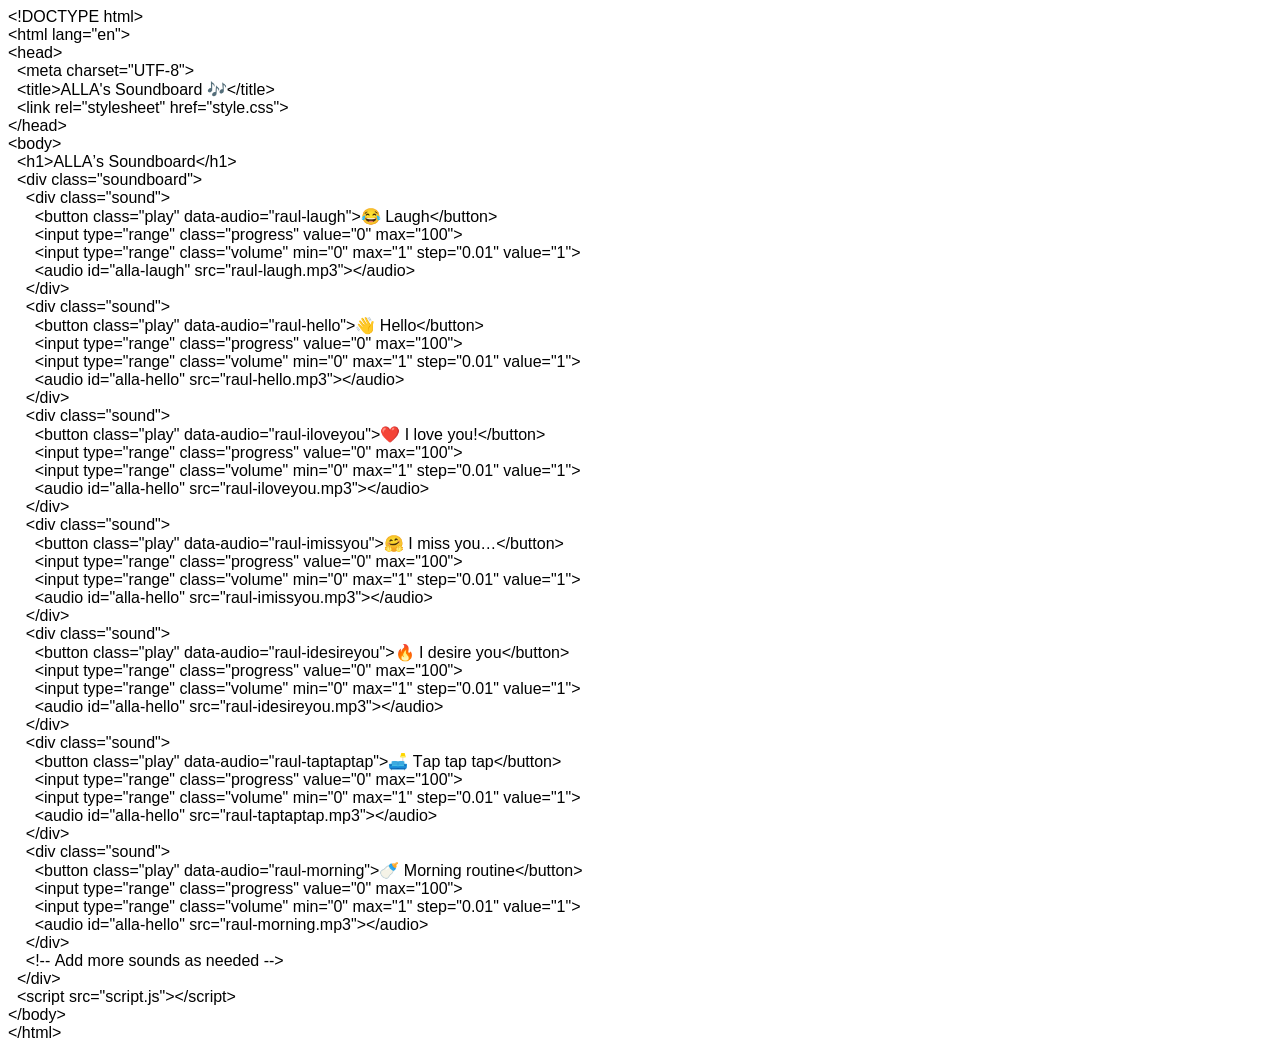
==== index.html @ 3f05930d "Update index.html" ====
<html>
<head>
  <meta http-equiv="Content-Type" content="text/html; charset=utf-8">
  <meta http-equiv="Content-Style-Type" content="text/css">
  <title></title>
  <meta name="Generator" content="Cocoa HTML Writer">
  <meta name="CocoaVersion" content="2575.5">
  <style type="text/css">
    p.p1 {margin: 0.0px 0.0px 0.0px 0.0px; font: 16.0px Helvetica; color: #000000; -webkit-text-stroke: #000000}
    span.s1 {font-kerning: none}
    span.s2 {font: 16.0px 'Apple Color Emoji'; font-kerning: none}
  </style>
</head>
<body>
<p class="p1"><span class="s1">&lt;!DOCTYPE html&gt;</span></p>
<p class="p1"><span class="s1">&lt;html lang="en"&gt;</span></p>
<p class="p1"><span class="s1">&lt;head&gt;</span></p>
<p class="p1"><span class="s1">  &lt;meta charset="UTF-8"&gt;</span></p>
<p class="p1"><span class="s1">  &lt;title&gt;ALLA's Soundboard </span><span class="s2">🎶</span><span class="s1">&lt;/title&gt;</span></p>
<p class="p1"><span class="s1">  &lt;link rel="stylesheet" href="style.css"&gt;</span></p>
<p class="p1"><span class="s1">&lt;/head&gt;</span></p>
<p class="p1"><span class="s1">&lt;body&gt;</span></p>
<p class="p1"><span class="s1">  &lt;h1&gt;ALLA’s Soundboard&lt;/h1&gt;</span></p>
<p class="p1"><span class="s1">  &lt;div class="soundboard"&gt;</span></p>
<p class="p1"><span class="s1">    &lt;div class="sound"&gt;</span></p>
<p class="p1"><span class="s1">      &lt;button class="play" data-audio="raul-laugh"&gt;</span><span class="s2">😂</span><span class="s1"> Laugh&lt;/button&gt;</span></p>
<p class="p1"><span class="s1">      &lt;input type="range" class="progress" value="0" max="100"&gt;</span></p>
<p class="p1"><span class="s1">      &lt;input type="range" class="volume" min="0" max="1" step="0.01" value="1"&gt;</span></p>
<p class="p1"><span class="s1">      &lt;audio id="alla-laugh" src="raul-laugh.mp3"&gt;&lt;/audio&gt;</span></p>
<p class="p1"><span class="s1">    &lt;/div&gt;</span></p>
<p class="p1"><span class="s1">    &lt;div class="sound"&gt;</span></p>
<p class="p1"><span class="s1">      &lt;button class="play" data-audio="raul-hello"&gt;</span><span class="s2">👋</span><span class="s1"> Hello&lt;/button&gt;</span></p>
<p class="p1"><span class="s1">      &lt;input type="range" class="progress" value="0" max="100"&gt;</span></p>
<p class="p1"><span class="s1">      &lt;input type="range" class="volume" min="0" max="1" step="0.01" value="1"&gt;</span></p>
<p class="p1"><span class="s1">      &lt;audio id="alla-hello" src="raul-hello.mp3"&gt;&lt;/audio&gt;</span></p>
<p class="p1"><span class="s1">    &lt;/div&gt;</span></p>
<p class="p1"><span class="s1">    &lt;div class="sound"&gt;</span></p>
<p class="p1"><span class="s1">      &lt;button class="play" data-audio="raul-iloveyou"&gt;</span><span class="s2">❤️</span><span class="s1"> I love you!&lt;/button&gt;</span></p>
<p class="p1"><span class="s1">      &lt;input type="range" class="progress" value="0" max="100"&gt;</span></p>
<p class="p1"><span class="s1">      &lt;input type="range" class="volume" min="0" max="1" step="0.01" value="1"&gt;</span></p>
<p class="p1"><span class="s1">      &lt;audio id="alla-hello" src="raul-iloveyou.mp3"&gt;&lt;/audio&gt;</span></p>
<p class="p1"><span class="s1">    &lt;/div&gt;</span></p>
<p class="p1"><span class="s1">    &lt;div class="sound"&gt;</span></p>
<p class="p1"><span class="s1">      &lt;button class="play" data-audio="raul-imissyou"&gt;</span><span class="s2">🤗</span><span class="s1"> I miss you…&lt;/button&gt;</span></p>
<p class="p1"><span class="s1">      &lt;input type="range" class="progress" value="0" max="100"&gt;</span></p>
<p class="p1"><span class="s1">      &lt;input type="range" class="volume" min="0" max="1" step="0.01" value="1"&gt;</span></p>
<p class="p1"><span class="s1">      &lt;audio id="alla-hello" src="raul-imissyou.mp3"&gt;&lt;/audio&gt;</span></p>
<p class="p1"><span class="s1">    &lt;/div&gt;</span></p>
<p class="p1"><span class="s1">    &lt;div class="sound"&gt;</span></p>
<p class="p1"><span class="s1">      &lt;button class="play" data-audio="raul-idesireyou"&gt;</span><span class="s2">🔥</span><span class="s1"> I desire you&lt;/button&gt;</span></p>
<p class="p1"><span class="s1">      &lt;input type="range" class="progress" value="0" max="100"&gt;</span></p>
<p class="p1"><span class="s1">      &lt;input type="range" class="volume" min="0" max="1" step="0.01" value="1"&gt;</span></p>
<p class="p1"><span class="s1">      &lt;audio id="alla-hello" src="raul-idesireyou.mp3"&gt;&lt;/audio&gt;</span></p>
<p class="p1"><span class="s1">    &lt;/div&gt;</span></p>
<p class="p1"><span class="s1">    &lt;div class="sound"&gt;</span></p>
<p class="p1"><span class="s1">      &lt;button class="play" data-audio="raul-taptaptap"&gt;</span><span class="s2">🛋️</span><span class="s1"> Tap tap tap&lt;/button&gt;</span></p>
<p class="p1"><span class="s1">      &lt;input type="range" class="progress" value="0" max="100"&gt;</span></p>
<p class="p1"><span class="s1">      &lt;input type="range" class="volume" min="0" max="1" step="0.01" value="1"&gt;</span></p>
<p class="p1"><span class="s1">      &lt;audio id="alla-hello" src="raul-taptaptap.mp3"&gt;&lt;/audio&gt;</span></p>
<p class="p1"><span class="s1">    &lt;/div&gt;</span></p>
<p class="p1"><span class="s1">    &lt;div class="sound"&gt;</span></p>
<p class="p1"><span class="s1">      &lt;button class="play" data-audio="raul-morning"&gt;</span><span class="s2">🍼</span><span class="s1"> Morning routine&lt;/button&gt;</span></p>
<p class="p1"><span class="s1">      &lt;input type="range" class="progress" value="0" max="100"&gt;</span></p>
<p class="p1"><span class="s1">      &lt;input type="range" class="volume" min="0" max="1" step="0.01" value="1"&gt;</span></p>
<p class="p1"><span class="s1">      &lt;audio id="alla-hello" src="raul-morning.mp3"&gt;&lt;/audio&gt;</span></p>
<p class="p1"><span class="s1">    &lt;/div&gt;</span></p>
<p class="p1"><span class="s1">    &lt;!-- Add more sounds as needed --&gt;</span></p>
<p class="p1"><span class="s1">  &lt;/div&gt;</span></p>
<p class="p1"><span class="s1">  &lt;script src="script.js"&gt;&lt;/script&gt;</span></p>
<p class="p1"><span class="s1">&lt;/body&gt;</span></p>
<p class="p1"><span class="s1">&lt;/html&gt;</span></p>
</body>
</html>
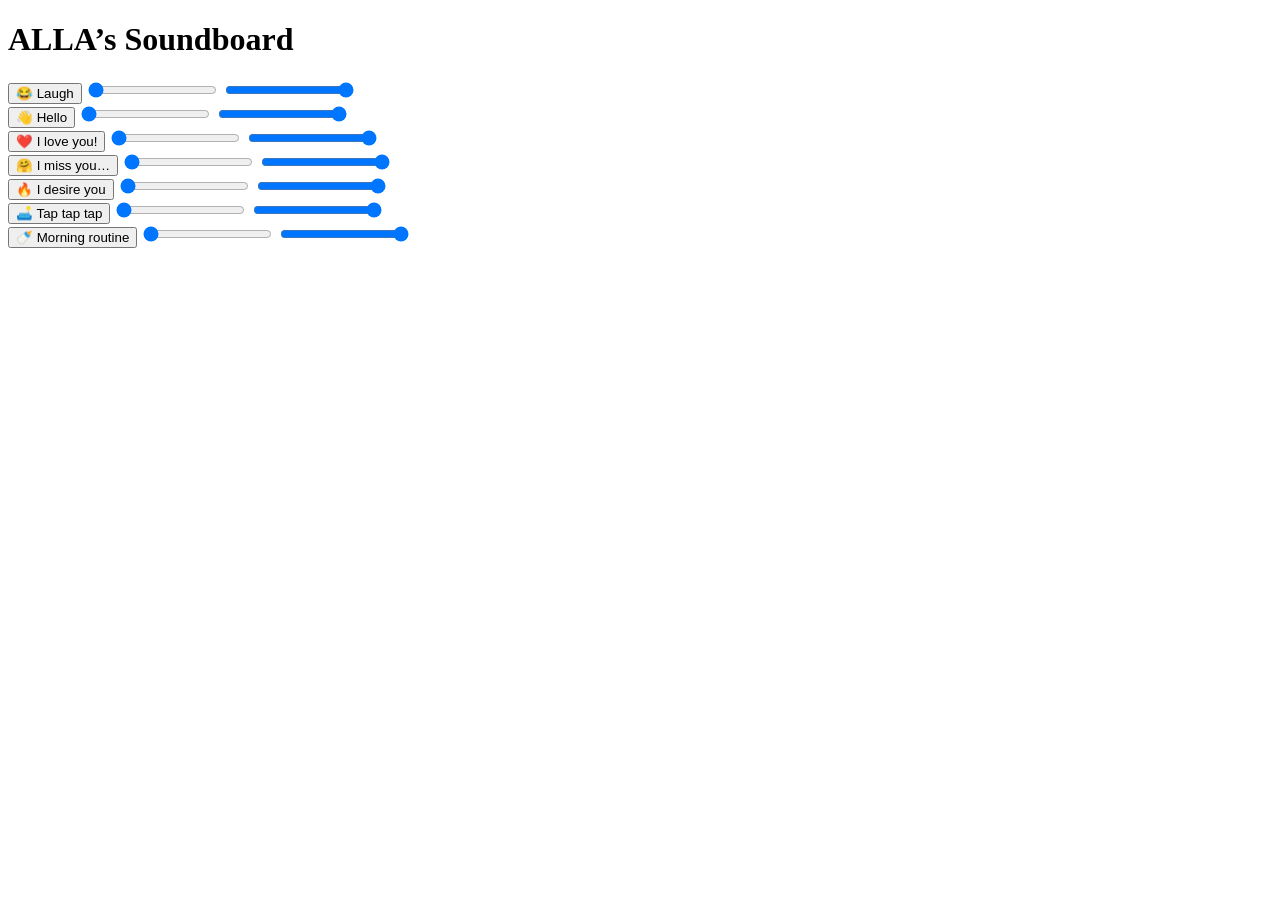
==== commit 3f671bd7: "Update index.html" ====
--- a/index.html
+++ b/index.html
@@ -1,73 +1,113 @@
-<html>
+<!DOCTYPE html>
+
+<html lang="en">
+
 <head>
-  <meta http-equiv="Content-Type" content="text/html; charset=utf-8">
-  <meta http-equiv="Content-Style-Type" content="text/css">
-  <title></title>
-  <meta name="Generator" content="Cocoa HTML Writer">
-  <meta name="CocoaVersion" content="2575.5">
-  <style type="text/css">
-    p.p1 {margin: 0.0px 0.0px 0.0px 0.0px; font: 16.0px Helvetica; color: #000000; -webkit-text-stroke: #000000}
-    span.s1 {font-kerning: none}
-    span.s2 {font: 16.0px 'Apple Color Emoji'; font-kerning: none}
-  </style>
+
+  <meta charset="UTF-8">
+
+  <title>ALLA's Soundboard 🎶</title>
+
+  <link rel="stylesheet" href="style.css">
+
 </head>
+
 <body>
-<p class="p1"><span class="s1">&lt;!DOCTYPE html&gt;</span></p>
-<p class="p1"><span class="s1">&lt;html lang="en"&gt;</span></p>
-<p class="p1"><span class="s1">&lt;head&gt;</span></p>
-<p class="p1"><span class="s1">  &lt;meta charset="UTF-8"&gt;</span></p>
-<p class="p1"><span class="s1">  &lt;title&gt;ALLA's Soundboard </span><span class="s2">🎶</span><span class="s1">&lt;/title&gt;</span></p>
-<p class="p1"><span class="s1">  &lt;link rel="stylesheet" href="style.css"&gt;</span></p>
-<p class="p1"><span class="s1">&lt;/head&gt;</span></p>
-<p class="p1"><span class="s1">&lt;body&gt;</span></p>
-<p class="p1"><span class="s1">  &lt;h1&gt;ALLA’s Soundboard&lt;/h1&gt;</span></p>
-<p class="p1"><span class="s1">  &lt;div class="soundboard"&gt;</span></p>
-<p class="p1"><span class="s1">    &lt;div class="sound"&gt;</span></p>
-<p class="p1"><span class="s1">      &lt;button class="play" data-audio="raul-laugh"&gt;</span><span class="s2">😂</span><span class="s1"> Laugh&lt;/button&gt;</span></p>
-<p class="p1"><span class="s1">      &lt;input type="range" class="progress" value="0" max="100"&gt;</span></p>
-<p class="p1"><span class="s1">      &lt;input type="range" class="volume" min="0" max="1" step="0.01" value="1"&gt;</span></p>
-<p class="p1"><span class="s1">      &lt;audio id="alla-laugh" src="raul-laugh.mp3"&gt;&lt;/audio&gt;</span></p>
-<p class="p1"><span class="s1">    &lt;/div&gt;</span></p>
-<p class="p1"><span class="s1">    &lt;div class="sound"&gt;</span></p>
-<p class="p1"><span class="s1">      &lt;button class="play" data-audio="raul-hello"&gt;</span><span class="s2">👋</span><span class="s1"> Hello&lt;/button&gt;</span></p>
-<p class="p1"><span class="s1">      &lt;input type="range" class="progress" value="0" max="100"&gt;</span></p>
-<p class="p1"><span class="s1">      &lt;input type="range" class="volume" min="0" max="1" step="0.01" value="1"&gt;</span></p>
-<p class="p1"><span class="s1">      &lt;audio id="alla-hello" src="raul-hello.mp3"&gt;&lt;/audio&gt;</span></p>
-<p class="p1"><span class="s1">    &lt;/div&gt;</span></p>
-<p class="p1"><span class="s1">    &lt;div class="sound"&gt;</span></p>
-<p class="p1"><span class="s1">      &lt;button class="play" data-audio="raul-iloveyou"&gt;</span><span class="s2">❤️</span><span class="s1"> I love you!&lt;/button&gt;</span></p>
-<p class="p1"><span class="s1">      &lt;input type="range" class="progress" value="0" max="100"&gt;</span></p>
-<p class="p1"><span class="s1">      &lt;input type="range" class="volume" min="0" max="1" step="0.01" value="1"&gt;</span></p>
-<p class="p1"><span class="s1">      &lt;audio id="alla-hello" src="raul-iloveyou.mp3"&gt;&lt;/audio&gt;</span></p>
-<p class="p1"><span class="s1">    &lt;/div&gt;</span></p>
-<p class="p1"><span class="s1">    &lt;div class="sound"&gt;</span></p>
-<p class="p1"><span class="s1">      &lt;button class="play" data-audio="raul-imissyou"&gt;</span><span class="s2">🤗</span><span class="s1"> I miss you…&lt;/button&gt;</span></p>
-<p class="p1"><span class="s1">      &lt;input type="range" class="progress" value="0" max="100"&gt;</span></p>
-<p class="p1"><span class="s1">      &lt;input type="range" class="volume" min="0" max="1" step="0.01" value="1"&gt;</span></p>
-<p class="p1"><span class="s1">      &lt;audio id="alla-hello" src="raul-imissyou.mp3"&gt;&lt;/audio&gt;</span></p>
-<p class="p1"><span class="s1">    &lt;/div&gt;</span></p>
-<p class="p1"><span class="s1">    &lt;div class="sound"&gt;</span></p>
-<p class="p1"><span class="s1">      &lt;button class="play" data-audio="raul-idesireyou"&gt;</span><span class="s2">🔥</span><span class="s1"> I desire you&lt;/button&gt;</span></p>
-<p class="p1"><span class="s1">      &lt;input type="range" class="progress" value="0" max="100"&gt;</span></p>
-<p class="p1"><span class="s1">      &lt;input type="range" class="volume" min="0" max="1" step="0.01" value="1"&gt;</span></p>
-<p class="p1"><span class="s1">      &lt;audio id="alla-hello" src="raul-idesireyou.mp3"&gt;&lt;/audio&gt;</span></p>
-<p class="p1"><span class="s1">    &lt;/div&gt;</span></p>
-<p class="p1"><span class="s1">    &lt;div class="sound"&gt;</span></p>
-<p class="p1"><span class="s1">      &lt;button class="play" data-audio="raul-taptaptap"&gt;</span><span class="s2">🛋️</span><span class="s1"> Tap tap tap&lt;/button&gt;</span></p>
-<p class="p1"><span class="s1">      &lt;input type="range" class="progress" value="0" max="100"&gt;</span></p>
-<p class="p1"><span class="s1">      &lt;input type="range" class="volume" min="0" max="1" step="0.01" value="1"&gt;</span></p>
-<p class="p1"><span class="s1">      &lt;audio id="alla-hello" src="raul-taptaptap.mp3"&gt;&lt;/audio&gt;</span></p>
-<p class="p1"><span class="s1">    &lt;/div&gt;</span></p>
-<p class="p1"><span class="s1">    &lt;div class="sound"&gt;</span></p>
-<p class="p1"><span class="s1">      &lt;button class="play" data-audio="raul-morning"&gt;</span><span class="s2">🍼</span><span class="s1"> Morning routine&lt;/button&gt;</span></p>
-<p class="p1"><span class="s1">      &lt;input type="range" class="progress" value="0" max="100"&gt;</span></p>
-<p class="p1"><span class="s1">      &lt;input type="range" class="volume" min="0" max="1" step="0.01" value="1"&gt;</span></p>
-<p class="p1"><span class="s1">      &lt;audio id="alla-hello" src="raul-morning.mp3"&gt;&lt;/audio&gt;</span></p>
-<p class="p1"><span class="s1">    &lt;/div&gt;</span></p>
-<p class="p1"><span class="s1">    &lt;!-- Add more sounds as needed --&gt;</span></p>
-<p class="p1"><span class="s1">  &lt;/div&gt;</span></p>
-<p class="p1"><span class="s1">  &lt;script src="script.js"&gt;&lt;/script&gt;</span></p>
-<p class="p1"><span class="s1">&lt;/body&gt;</span></p>
-<p class="p1"><span class="s1">&lt;/html&gt;</span></p>
+
+  <h1>ALLA’s Soundboard</h1>
+
+  <div class="soundboard">
+
+    <div class="sound">
+
+      <button class="play" data-audio="raul-laugh">😂 Laugh</button>
+
+      <input type="range" class="progress" value="0" max="100">
+
+      <input type="range" class="volume" min="0" max="1" step="0.01" value="1">
+
+      <audio id="alla-laugh" src="raul-laugh.mp3"></audio>
+
+    </div>
+
+    <div class="sound">
+
+      <button class="play" data-audio="raul-hello">👋 Hello</button>
+
+      <input type="range" class="progress" value="0" max="100">
+
+      <input type="range" class="volume" min="0" max="1" step="0.01" value="1">
+
+      <audio id="alla-hello" src="raul-hello.mp3"></audio>
+
+    </div>
+
+    <div class="sound">
+
+      <button class="play" data-audio="raul-iloveyou">❤️ I love you!</button>
+
+      <input type="range" class="progress" value="0" max="100">
+
+      <input type="range" class="volume" min="0" max="1" step="0.01" value="1">
+
+      <audio id="alla-hello" src="raul-iloveyou.mp3"></audio>
+
+    </div>
+
+    <div class="sound">
+
+      <button class="play" data-audio="raul-imissyou">🤗 I miss you…</button>
+
+      <input type="range" class="progress" value="0" max="100">
+
+      <input type="range" class="volume" min="0" max="1" step="0.01" value="1">
+
+      <audio id="alla-hello" src="raul-imissyou.mp3"></audio>
+
+    </div>
+
+    <div class="sound">
+
+      <button class="play" data-audio="raul-idesireyou">🔥 I desire you</button>
+
+      <input type="range" class="progress" value="0" max="100">
+
+      <input type="range" class="volume" min="0" max="1" step="0.01" value="1">
+
+      <audio id="alla-hello" src="raul-idesireyou.mp3"></audio>
+
+    </div>
+
+    <div class="sound">
+
+      <button class="play" data-audio="raul-taptaptap">🛋️ Tap tap tap</button>
+
+      <input type="range" class="progress" value="0" max="100">
+
+      <input type="range" class="volume" min="0" max="1" step="0.01" value="1">
+
+      <audio id="alla-hello" src="raul-taptaptap.mp3"></audio>
+
+    </div>
+
+    <div class="sound">
+
+      <button class="play" data-audio="raul-morning">🍼 Morning routine</button>
+
+      <input type="range" class="progress" value="0" max="100">
+
+      <input type="range" class="volume" min="0" max="1" step="0.01" value="1">
+
+      <audio id="alla-hello" src="raul-morning.mp3"></audio>
+
+    </div>
+
+    <!-- Add more sounds as needed -->
+
+  </div>
+
+  <script src="script.js"></script>
+
 </body>
+
 </html>
--- a/style.css
+++ b/style.css
@@ -0,0 +1,88 @@
+{\rtf1\ansi\ansicpg1252\cocoartf2822
+\cocoatextscaling0\cocoaplatform0{\fonttbl\f0\fswiss\fcharset0 Helvetica;}
+{\colortbl;\red255\green255\blue255;}
+{\*\expandedcolortbl;;}
+\paperw11900\paperh16840\margl1440\margr1440\vieww11520\viewh8400\viewkind0
+\pard\tx720\tx1440\tx2160\tx2880\tx3600\tx4320\tx5040\tx5760\tx6480\tx7200\tx7920\tx8640\pardirnatural\partightenfactor0
+
+\f0\fs24 \cf0 body \{\
+  font-family: 'Comic Sans MS', cursive, sans-serif;\
+  background: linear-gradient(120deg, #ffd6e0 0%, #a1c4fd 100%);\
+  min-height: 100vh;\
+  margin: 0;\
+  padding: 0;\
+\}\
+\
+h1 \{\
+  text-align: center;\
+  color: #e75480;\
+  margin-top: 2rem;\
+  font-size: 2.5rem;\
+  letter-spacing: 2px;\
+  text-shadow: 1px 1px 8px #fff;\
+\}\
+\
+.soundboard \{\
+  max-width: 800px;\
+  margin: 2rem auto;\
+  display: grid;\
+  grid-template-columns: repeat(auto-fit, minmax(220px, 1fr));\
+  gap: 1.5rem;\
+\}\
+\
+.sound \{\
+  background: rgba(255,255,255,0.92);\
+  border-radius: 16px;\
+  box-shadow: 0 4px 20px rgba(231,84,128,0.12);\
+  padding: 1.5rem 1rem 1.2rem 1rem;\
+  display: flex;\
+  flex-direction: column;\
+  align-items: center;\
+  transition: box-shadow 0.2s;\
+\}\
+\
+.sound:hover \{\
+  box-shadow: 0 6px 24px rgba(231,84,128,0.22);\
+\}\
+\
+button.play \{\
+  background: #e75480;\
+  color: #fff;\
+  border: none;\
+  border-radius: 8px;\
+  font-size: 1.15rem;\
+  font-weight: bold;\
+  padding: 0.8em 1.6em;\
+  margin-bottom: 1em;\
+  cursor: pointer;\
+  transition: background 0.2s, transform 0.15s;\
+  width: 100%;\
+\}\
+\
+button.play:hover \{\
+  background: #ffb6b9;\
+  color: #e75480;\
+  transform: scale(1.04);\
+\}\
+\
+input[type="range"].progress \{\
+  width: 90%;\
+  margin: 0.5em 0;\
+  accent-color: #e75480;\
+\}\
+\
+input[type="range"].volume \{\
+  width: 70%;\
+  accent-color: #a1c4fd;\
+\}\
+\
+@media (max-width: 600px) \{\
+  h1 \{\
+    font-size: 1.5rem;\
+  \}\
+  .soundboard \{\
+    grid-template-columns: 1fr;\
+    gap: 1rem;\
+  \}\
+\}\
+}
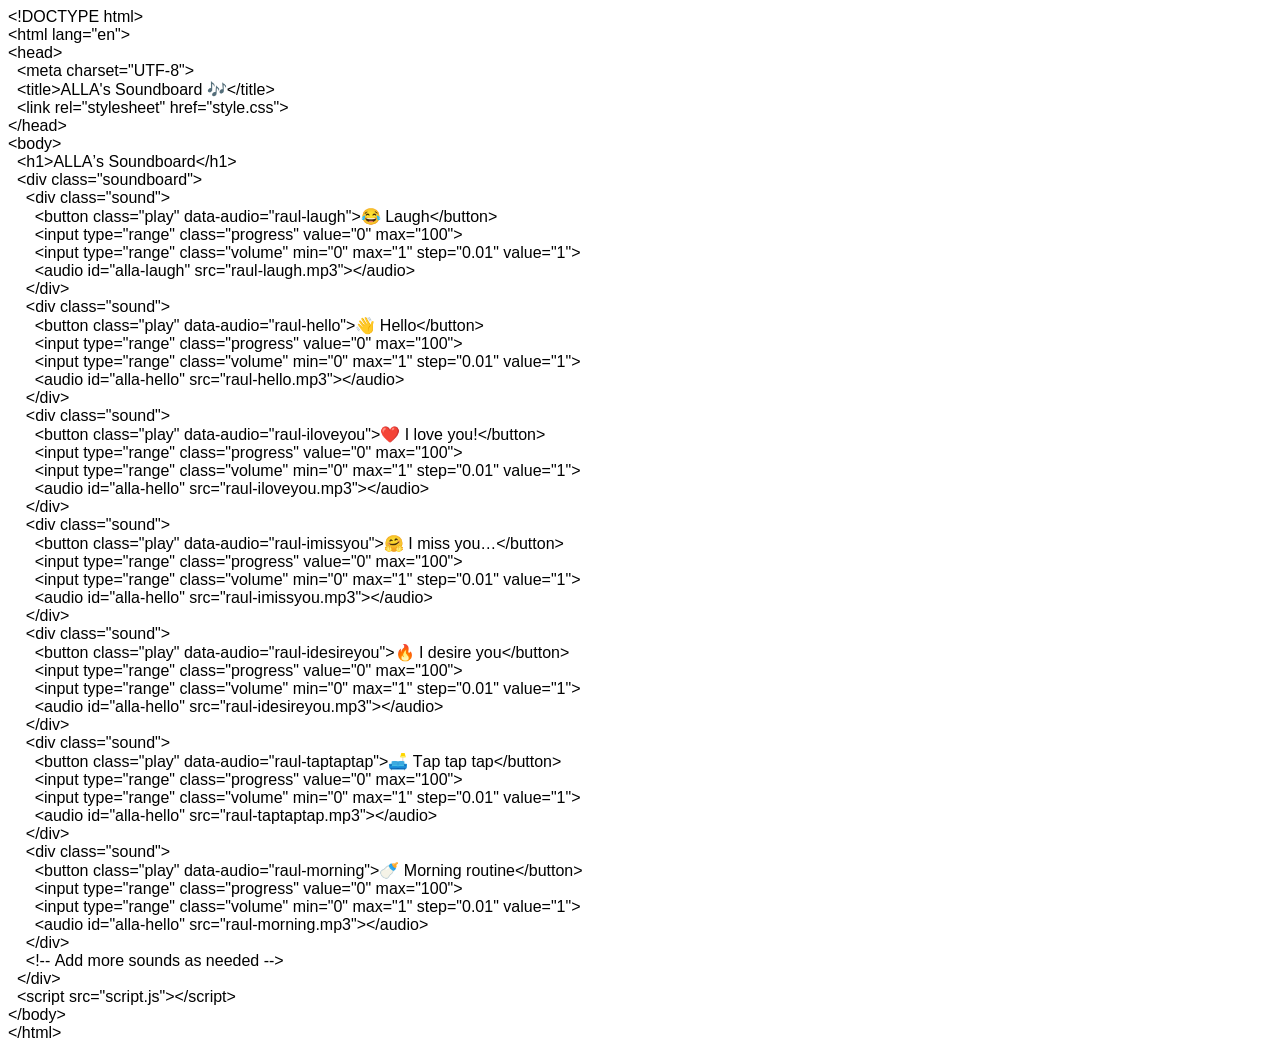
==== commit 51a2cd2f: "Add files via upload" ====
--- a/index.html
+++ b/index.html
@@ -1,113 +1,74 @@
-<!DOCTYPE html>
-
-<html lang="en">
-
+<!DOCTYPE html PUBLIC "-//W3C//DTD HTML 4.01//EN" "http://www.w3.org/TR/html4/strict.dtd">
+<html>
 <head>
-
-  <meta charset="UTF-8">
-
-  <title>ALLA's Soundboard 🎶</title>
-
-  <link rel="stylesheet" href="style.css">
-
+  <meta http-equiv="Content-Type" content="text/html; charset=utf-8">
+  <meta http-equiv="Content-Style-Type" content="text/css">
+  <title></title>
+  <meta name="Generator" content="Cocoa HTML Writer">
+  <meta name="CocoaVersion" content="2575.5">
+  <style type="text/css">
+    p.p1 {margin: 0.0px 0.0px 0.0px 0.0px; font: 16.0px Helvetica; color: #000000; -webkit-text-stroke: #000000}
+    span.s1 {font-kerning: none}
+    span.s2 {font: 16.0px 'Apple Color Emoji'; font-kerning: none}
+  </style>
 </head>
-
 <body>
-
-  <h1>ALLA’s Soundboard</h1>
-
-  <div class="soundboard">
-
-    <div class="sound">
-
-      <button class="play" data-audio="raul-laugh">😂 Laugh</button>
-
-      <input type="range" class="progress" value="0" max="100">
-
-      <input type="range" class="volume" min="0" max="1" step="0.01" value="1">
-
-      <audio id="alla-laugh" src="raul-laugh.mp3"></audio>
-
-    </div>
-
-    <div class="sound">
-
-      <button class="play" data-audio="raul-hello">👋 Hello</button>
-
-      <input type="range" class="progress" value="0" max="100">
-
-      <input type="range" class="volume" min="0" max="1" step="0.01" value="1">
-
-      <audio id="alla-hello" src="raul-hello.mp3"></audio>
-
-    </div>
-
-    <div class="sound">
-
-      <button class="play" data-audio="raul-iloveyou">❤️ I love you!</button>
-
-      <input type="range" class="progress" value="0" max="100">
-
-      <input type="range" class="volume" min="0" max="1" step="0.01" value="1">
-
-      <audio id="alla-hello" src="raul-iloveyou.mp3"></audio>
-
-    </div>
-
-    <div class="sound">
-
-      <button class="play" data-audio="raul-imissyou">🤗 I miss you…</button>
-
-      <input type="range" class="progress" value="0" max="100">
-
-      <input type="range" class="volume" min="0" max="1" step="0.01" value="1">
-
-      <audio id="alla-hello" src="raul-imissyou.mp3"></audio>
-
-    </div>
-
-    <div class="sound">
-
-      <button class="play" data-audio="raul-idesireyou">🔥 I desire you</button>
-
-      <input type="range" class="progress" value="0" max="100">
-
-      <input type="range" class="volume" min="0" max="1" step="0.01" value="1">
-
-      <audio id="alla-hello" src="raul-idesireyou.mp3"></audio>
-
-    </div>
-
-    <div class="sound">
-
-      <button class="play" data-audio="raul-taptaptap">🛋️ Tap tap tap</button>
-
-      <input type="range" class="progress" value="0" max="100">
-
-      <input type="range" class="volume" min="0" max="1" step="0.01" value="1">
-
-      <audio id="alla-hello" src="raul-taptaptap.mp3"></audio>
-
-    </div>
-
-    <div class="sound">
-
-      <button class="play" data-audio="raul-morning">🍼 Morning routine</button>
-
-      <input type="range" class="progress" value="0" max="100">
-
-      <input type="range" class="volume" min="0" max="1" step="0.01" value="1">
-
-      <audio id="alla-hello" src="raul-morning.mp3"></audio>
-
-    </div>
-
-    <!-- Add more sounds as needed -->
-
-  </div>
-
-  <script src="script.js"></script>
-
+<p class="p1"><span class="s1">&lt;!DOCTYPE html&gt;</span></p>
+<p class="p1"><span class="s1">&lt;html lang="en"&gt;</span></p>
+<p class="p1"><span class="s1">&lt;head&gt;</span></p>
+<p class="p1"><span class="s1">  &lt;meta charset="UTF-8"&gt;</span></p>
+<p class="p1"><span class="s1">  &lt;title&gt;ALLA's Soundboard </span><span class="s2">🎶</span><span class="s1">&lt;/title&gt;</span></p>
+<p class="p1"><span class="s1">  &lt;link rel="stylesheet" href="style.css"&gt;</span></p>
+<p class="p1"><span class="s1">&lt;/head&gt;</span></p>
+<p class="p1"><span class="s1">&lt;body&gt;</span></p>
+<p class="p1"><span class="s1">  &lt;h1&gt;ALLA’s Soundboard&lt;/h1&gt;</span></p>
+<p class="p1"><span class="s1">  &lt;div class="soundboard"&gt;</span></p>
+<p class="p1"><span class="s1">    &lt;div class="sound"&gt;</span></p>
+<p class="p1"><span class="s1">      &lt;button class="play" data-audio="raul-laugh"&gt;</span><span class="s2">😂</span><span class="s1"> Laugh&lt;/button&gt;</span></p>
+<p class="p1"><span class="s1">      &lt;input type="range" class="progress" value="0" max="100"&gt;</span></p>
+<p class="p1"><span class="s1">      &lt;input type="range" class="volume" min="0" max="1" step="0.01" value="1"&gt;</span></p>
+<p class="p1"><span class="s1">      &lt;audio id="alla-laugh" src="raul-laugh.mp3"&gt;&lt;/audio&gt;</span></p>
+<p class="p1"><span class="s1">    &lt;/div&gt;</span></p>
+<p class="p1"><span class="s1">    &lt;div class="sound"&gt;</span></p>
+<p class="p1"><span class="s1">      &lt;button class="play" data-audio="raul-hello"&gt;</span><span class="s2">👋</span><span class="s1"> Hello&lt;/button&gt;</span></p>
+<p class="p1"><span class="s1">      &lt;input type="range" class="progress" value="0" max="100"&gt;</span></p>
+<p class="p1"><span class="s1">      &lt;input type="range" class="volume" min="0" max="1" step="0.01" value="1"&gt;</span></p>
+<p class="p1"><span class="s1">      &lt;audio id="alla-hello" src="raul-hello.mp3"&gt;&lt;/audio&gt;</span></p>
+<p class="p1"><span class="s1">    &lt;/div&gt;</span></p>
+<p class="p1"><span class="s1">    &lt;div class="sound"&gt;</span></p>
+<p class="p1"><span class="s1">      &lt;button class="play" data-audio="raul-iloveyou"&gt;</span><span class="s2">❤️</span><span class="s1"> I love you!&lt;/button&gt;</span></p>
+<p class="p1"><span class="s1">      &lt;input type="range" class="progress" value="0" max="100"&gt;</span></p>
+<p class="p1"><span class="s1">      &lt;input type="range" class="volume" min="0" max="1" step="0.01" value="1"&gt;</span></p>
+<p class="p1"><span class="s1">      &lt;audio id="alla-hello" src="raul-iloveyou.mp3"&gt;&lt;/audio&gt;</span></p>
+<p class="p1"><span class="s1">    &lt;/div&gt;</span></p>
+<p class="p1"><span class="s1">    &lt;div class="sound"&gt;</span></p>
+<p class="p1"><span class="s1">      &lt;button class="play" data-audio="raul-imissyou"&gt;</span><span class="s2">🤗</span><span class="s1"> I miss you…&lt;/button&gt;</span></p>
+<p class="p1"><span class="s1">      &lt;input type="range" class="progress" value="0" max="100"&gt;</span></p>
+<p class="p1"><span class="s1">      &lt;input type="range" class="volume" min="0" max="1" step="0.01" value="1"&gt;</span></p>
+<p class="p1"><span class="s1">      &lt;audio id="alla-hello" src="raul-imissyou.mp3"&gt;&lt;/audio&gt;</span></p>
+<p class="p1"><span class="s1">    &lt;/div&gt;</span></p>
+<p class="p1"><span class="s1">    &lt;div class="sound"&gt;</span></p>
+<p class="p1"><span class="s1">      &lt;button class="play" data-audio="raul-idesireyou"&gt;</span><span class="s2">🔥</span><span class="s1"> I desire you&lt;/button&gt;</span></p>
+<p class="p1"><span class="s1">      &lt;input type="range" class="progress" value="0" max="100"&gt;</span></p>
+<p class="p1"><span class="s1">      &lt;input type="range" class="volume" min="0" max="1" step="0.01" value="1"&gt;</span></p>
+<p class="p1"><span class="s1">      &lt;audio id="alla-hello" src="raul-idesireyou.mp3"&gt;&lt;/audio&gt;</span></p>
+<p class="p1"><span class="s1">    &lt;/div&gt;</span></p>
+<p class="p1"><span class="s1">    &lt;div class="sound"&gt;</span></p>
+<p class="p1"><span class="s1">      &lt;button class="play" data-audio="raul-taptaptap"&gt;</span><span class="s2">🛋️</span><span class="s1"> Tap tap tap&lt;/button&gt;</span></p>
+<p class="p1"><span class="s1">      &lt;input type="range" class="progress" value="0" max="100"&gt;</span></p>
+<p class="p1"><span class="s1">      &lt;input type="range" class="volume" min="0" max="1" step="0.01" value="1"&gt;</span></p>
+<p class="p1"><span class="s1">      &lt;audio id="alla-hello" src="raul-taptaptap.mp3"&gt;&lt;/audio&gt;</span></p>
+<p class="p1"><span class="s1">    &lt;/div&gt;</span></p>
+<p class="p1"><span class="s1">    &lt;div class="sound"&gt;</span></p>
+<p class="p1"><span class="s1">      &lt;button class="play" data-audio="raul-morning"&gt;</span><span class="s2">🍼</span><span class="s1"> Morning routine&lt;/button&gt;</span></p>
+<p class="p1"><span class="s1">      &lt;input type="range" class="progress" value="0" max="100"&gt;</span></p>
+<p class="p1"><span class="s1">      &lt;input type="range" class="volume" min="0" max="1" step="0.01" value="1"&gt;</span></p>
+<p class="p1"><span class="s1">      &lt;audio id="alla-hello" src="raul-morning.mp3"&gt;&lt;/audio&gt;</span></p>
+<p class="p1"><span class="s1">    &lt;/div&gt;</span></p>
+<p class="p1"><span class="s1">    &lt;!-- Add more sounds as needed --&gt;</span></p>
+<p class="p1"><span class="s1">  &lt;/div&gt;</span></p>
+<p class="p1"><span class="s1">  &lt;script src="script.js"&gt;&lt;/script&gt;</span></p>
+<p class="p1"><span class="s1">&lt;/body&gt;</span></p>
+<p class="p1"><span class="s1">&lt;/html&gt;</span></p>
 </body>
-
 </html>
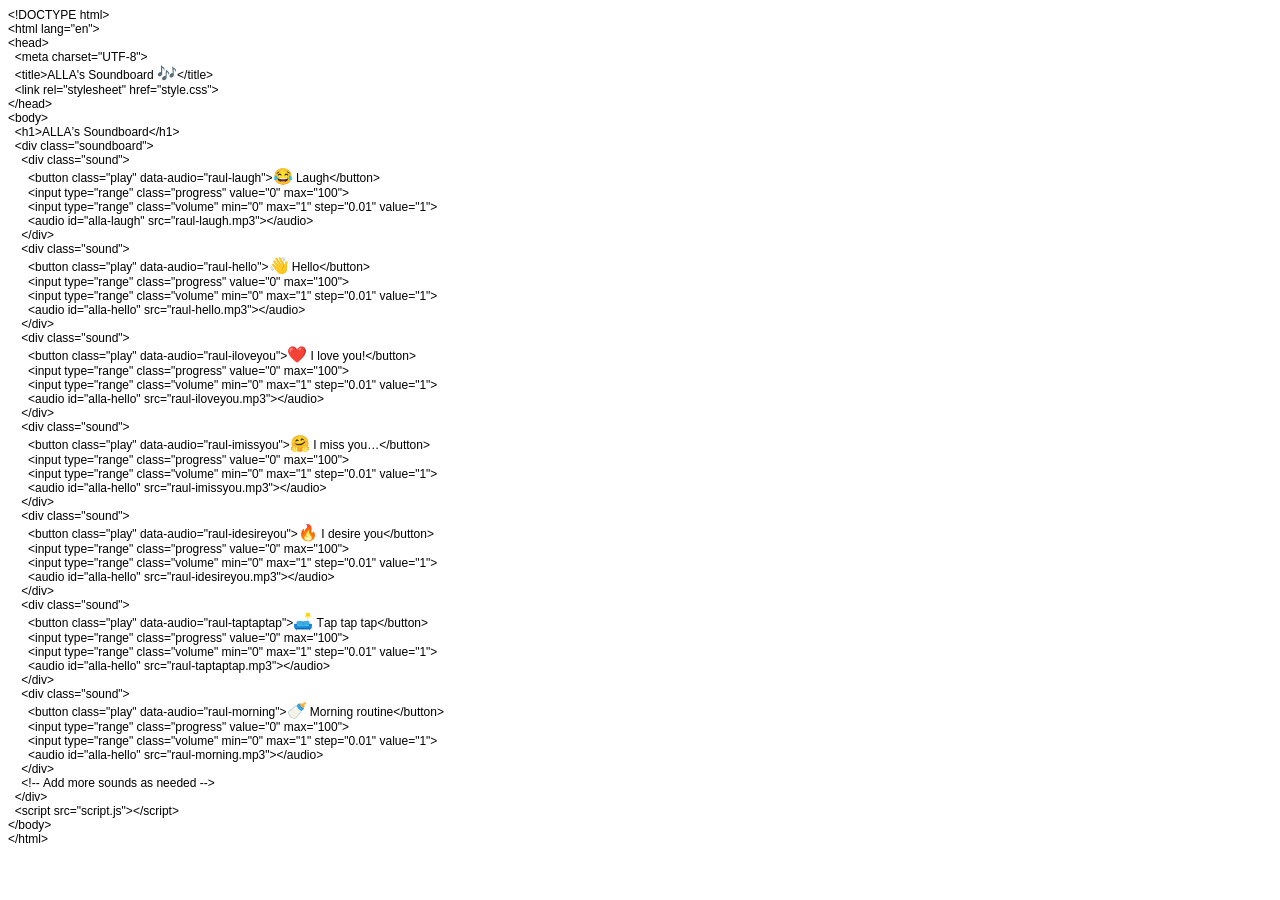
==== commit 0628e68e: "Add files via upload" ====
--- a/index.html
+++ b/index.html
@@ -7,7 +7,7 @@
   <meta name="Generator" content="Cocoa HTML Writer">
   <meta name="CocoaVersion" content="2575.5">
   <style type="text/css">
-    p.p1 {margin: 0.0px 0.0px 0.0px 0.0px; font: 16.0px Helvetica; color: #000000; -webkit-text-stroke: #000000}
+    p.p1 {margin: 0.0px 0.0px 0.0px 0.0px; font: 12.0px Helvetica; -webkit-text-stroke: #000000}
     span.s1 {font-kerning: none}
     span.s2 {font: 16.0px 'Apple Color Emoji'; font-kerning: none}
   </style>
@@ -17,50 +17,50 @@
 <p class="p1"><span class="s1">&lt;html lang="en"&gt;</span></p>
 <p class="p1"><span class="s1">&lt;head&gt;</span></p>
 <p class="p1"><span class="s1">  &lt;meta charset="UTF-8"&gt;</span></p>
-<p class="p1"><span class="s1">  &lt;title&gt;ALLA's Soundboard </span><span class="s2">🎶</span><span class="s1">&lt;/title&gt;</span></p>
+<p class="p1"><span class="s1">  &lt;title&gt;ALLA's Soundboard </span><span class="s2">🎶</span><span class="s1">&lt;/title&gt;</span></p>
 <p class="p1"><span class="s1">  &lt;link rel="stylesheet" href="style.css"&gt;</span></p>
 <p class="p1"><span class="s1">&lt;/head&gt;</span></p>
 <p class="p1"><span class="s1">&lt;body&gt;</span></p>
 <p class="p1"><span class="s1">  &lt;h1&gt;ALLA’s Soundboard&lt;/h1&gt;</span></p>
 <p class="p1"><span class="s1">  &lt;div class="soundboard"&gt;</span></p>
 <p class="p1"><span class="s1">    &lt;div class="sound"&gt;</span></p>
-<p class="p1"><span class="s1">      &lt;button class="play" data-audio="raul-laugh"&gt;</span><span class="s2">😂</span><span class="s1"> Laugh&lt;/button&gt;</span></p>
+<p class="p1"><span class="s1">      &lt;button class="play" data-audio="raul-laugh"&gt;</span><span class="s2">😂</span><span class="s1"> Laugh&lt;/button&gt;</span></p>
 <p class="p1"><span class="s1">      &lt;input type="range" class="progress" value="0" max="100"&gt;</span></p>
 <p class="p1"><span class="s1">      &lt;input type="range" class="volume" min="0" max="1" step="0.01" value="1"&gt;</span></p>
 <p class="p1"><span class="s1">      &lt;audio id="alla-laugh" src="raul-laugh.mp3"&gt;&lt;/audio&gt;</span></p>
 <p class="p1"><span class="s1">    &lt;/div&gt;</span></p>
 <p class="p1"><span class="s1">    &lt;div class="sound"&gt;</span></p>
-<p class="p1"><span class="s1">      &lt;button class="play" data-audio="raul-hello"&gt;</span><span class="s2">👋</span><span class="s1"> Hello&lt;/button&gt;</span></p>
+<p class="p1"><span class="s1">      &lt;button class="play" data-audio="raul-hello"&gt;</span><span class="s2">👋</span><span class="s1"> Hello&lt;/button&gt;</span></p>
 <p class="p1"><span class="s1">      &lt;input type="range" class="progress" value="0" max="100"&gt;</span></p>
 <p class="p1"><span class="s1">      &lt;input type="range" class="volume" min="0" max="1" step="0.01" value="1"&gt;</span></p>
 <p class="p1"><span class="s1">      &lt;audio id="alla-hello" src="raul-hello.mp3"&gt;&lt;/audio&gt;</span></p>
 <p class="p1"><span class="s1">    &lt;/div&gt;</span></p>
 <p class="p1"><span class="s1">    &lt;div class="sound"&gt;</span></p>
-<p class="p1"><span class="s1">      &lt;button class="play" data-audio="raul-iloveyou"&gt;</span><span class="s2">❤️</span><span class="s1"> I love you!&lt;/button&gt;</span></p>
+<p class="p1"><span class="s1">      &lt;button class="play" data-audio="raul-iloveyou"&gt;</span><span class="s2">❤️</span><span class="s1"> I love you!&lt;/button&gt;</span></p>
 <p class="p1"><span class="s1">      &lt;input type="range" class="progress" value="0" max="100"&gt;</span></p>
 <p class="p1"><span class="s1">      &lt;input type="range" class="volume" min="0" max="1" step="0.01" value="1"&gt;</span></p>
 <p class="p1"><span class="s1">      &lt;audio id="alla-hello" src="raul-iloveyou.mp3"&gt;&lt;/audio&gt;</span></p>
 <p class="p1"><span class="s1">    &lt;/div&gt;</span></p>
 <p class="p1"><span class="s1">    &lt;div class="sound"&gt;</span></p>
-<p class="p1"><span class="s1">      &lt;button class="play" data-audio="raul-imissyou"&gt;</span><span class="s2">🤗</span><span class="s1"> I miss you…&lt;/button&gt;</span></p>
+<p class="p1"><span class="s1">      &lt;button class="play" data-audio="raul-imissyou"&gt;</span><span class="s2">🤗</span><span class="s1"> I miss you…&lt;/button&gt;</span></p>
 <p class="p1"><span class="s1">      &lt;input type="range" class="progress" value="0" max="100"&gt;</span></p>
 <p class="p1"><span class="s1">      &lt;input type="range" class="volume" min="0" max="1" step="0.01" value="1"&gt;</span></p>
 <p class="p1"><span class="s1">      &lt;audio id="alla-hello" src="raul-imissyou.mp3"&gt;&lt;/audio&gt;</span></p>
 <p class="p1"><span class="s1">    &lt;/div&gt;</span></p>
 <p class="p1"><span class="s1">    &lt;div class="sound"&gt;</span></p>
-<p class="p1"><span class="s1">      &lt;button class="play" data-audio="raul-idesireyou"&gt;</span><span class="s2">🔥</span><span class="s1"> I desire you&lt;/button&gt;</span></p>
+<p class="p1"><span class="s1">      &lt;button class="play" data-audio="raul-idesireyou"&gt;</span><span class="s2">🔥</span><span class="s1"> I desire you&lt;/button&gt;</span></p>
 <p class="p1"><span class="s1">      &lt;input type="range" class="progress" value="0" max="100"&gt;</span></p>
 <p class="p1"><span class="s1">      &lt;input type="range" class="volume" min="0" max="1" step="0.01" value="1"&gt;</span></p>
 <p class="p1"><span class="s1">      &lt;audio id="alla-hello" src="raul-idesireyou.mp3"&gt;&lt;/audio&gt;</span></p>
 <p class="p1"><span class="s1">    &lt;/div&gt;</span></p>
 <p class="p1"><span class="s1">    &lt;div class="sound"&gt;</span></p>
-<p class="p1"><span class="s1">      &lt;button class="play" data-audio="raul-taptaptap"&gt;</span><span class="s2">🛋️</span><span class="s1"> Tap tap tap&lt;/button&gt;</span></p>
+<p class="p1"><span class="s1">      &lt;button class="play" data-audio="raul-taptaptap"&gt;</span><span class="s2">🛋️</span><span class="s1"> Tap tap tap&lt;/button&gt;</span></p>
 <p class="p1"><span class="s1">      &lt;input type="range" class="progress" value="0" max="100"&gt;</span></p>
 <p class="p1"><span class="s1">      &lt;input type="range" class="volume" min="0" max="1" step="0.01" value="1"&gt;</span></p>
 <p class="p1"><span class="s1">      &lt;audio id="alla-hello" src="raul-taptaptap.mp3"&gt;&lt;/audio&gt;</span></p>
 <p class="p1"><span class="s1">    &lt;/div&gt;</span></p>
 <p class="p1"><span class="s1">    &lt;div class="sound"&gt;</span></p>
-<p class="p1"><span class="s1">      &lt;button class="play" data-audio="raul-morning"&gt;</span><span class="s2">🍼</span><span class="s1"> Morning routine&lt;/button&gt;</span></p>
+<p class="p1"><span class="s1">      &lt;button class="play" data-audio="raul-morning"&gt;</span><span class="s2">🍼</span><span class="s1"> Morning routine&lt;/button&gt;</span></p>
 <p class="p1"><span class="s1">      &lt;input type="range" class="progress" value="0" max="100"&gt;</span></p>
 <p class="p1"><span class="s1">      &lt;input type="range" class="volume" min="0" max="1" step="0.01" value="1"&gt;</span></p>
 <p class="p1"><span class="s1">      &lt;audio id="alla-hello" src="raul-morning.mp3"&gt;&lt;/audio&gt;</span></p>
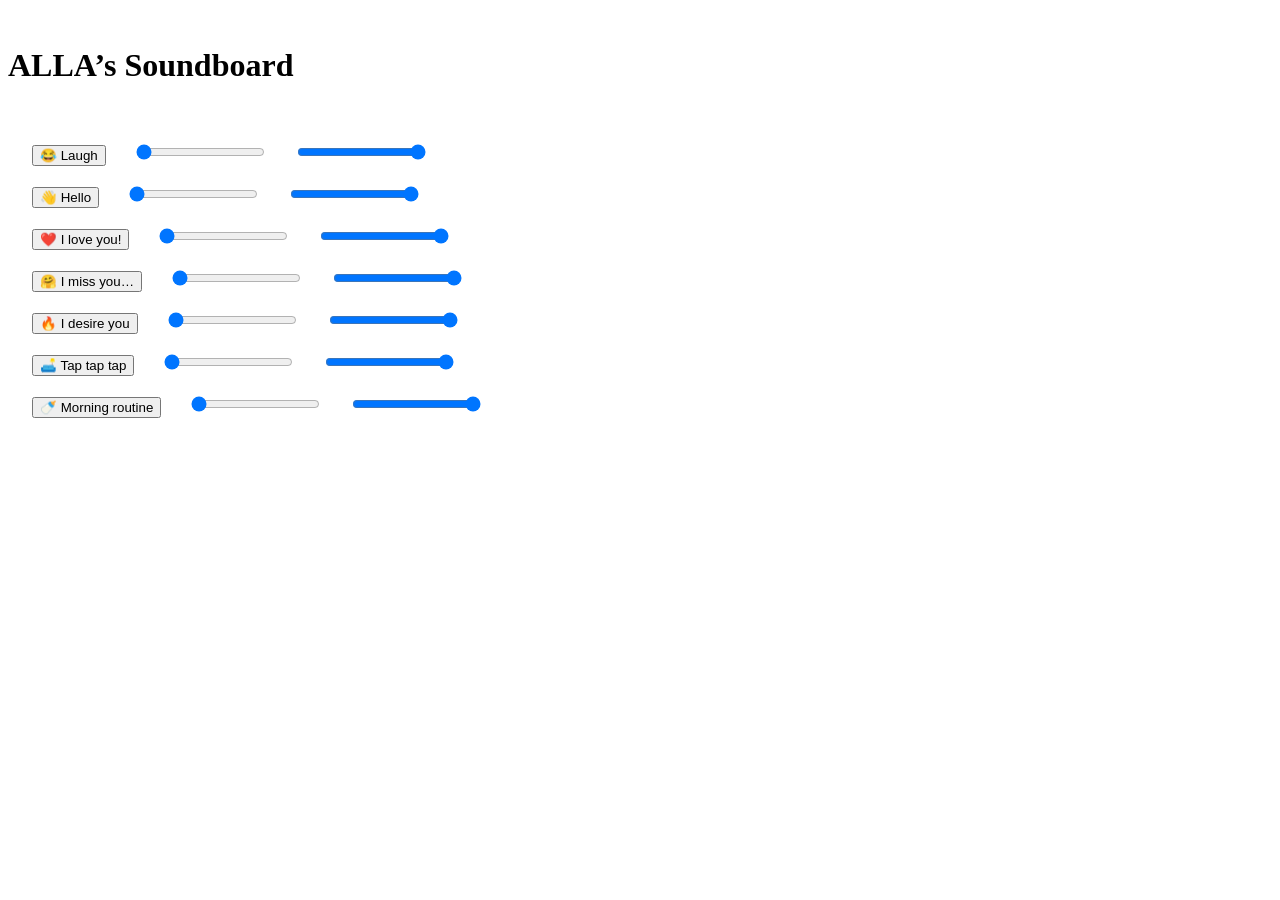
==== commit f032e549: "Add files via upload" ====
--- a/index.html
+++ b/index.html
@@ -1,74 +1,57 @@
-<!DOCTYPE html PUBLIC "-//W3C//DTD HTML 4.01//EN" "http://www.w3.org/TR/html4/strict.dtd">
-<html>
+<!DOCTYPE html>
+<html lang="en">
 <head>
-  <meta http-equiv="Content-Type" content="text/html; charset=utf-8">
-  <meta http-equiv="Content-Style-Type" content="text/css">
-  <title></title>
-  <meta name="Generator" content="Cocoa HTML Writer">
-  <meta name="CocoaVersion" content="2575.5">
-  <style type="text/css">
-    p.p1 {margin: 0.0px 0.0px 0.0px 0.0px; font: 12.0px Helvetica; -webkit-text-stroke: #000000}
-    span.s1 {font-kerning: none}
-    span.s2 {font: 16.0px 'Apple Color Emoji'; font-kerning: none}
-  </style>
+  <meta charset="UTF-8">
+  <title>ALLA's Soundboard 🎶</title>
+  <link rel="stylesheet" href="style.css">
 </head>
 <body>
-<p class="p1"><span class="s1">&lt;!DOCTYPE html&gt;</span></p>
-<p class="p1"><span class="s1">&lt;html lang="en"&gt;</span></p>
-<p class="p1"><span class="s1">&lt;head&gt;</span></p>
-<p class="p1"><span class="s1">  &lt;meta charset="UTF-8"&gt;</span></p>
-<p class="p1"><span class="s1">  &lt;title&gt;ALLA's Soundboard </span><span class="s2">🎶</span><span class="s1">&lt;/title&gt;</span></p>
-<p class="p1"><span class="s1">  &lt;link rel="stylesheet" href="style.css"&gt;</span></p>
-<p class="p1"><span class="s1">&lt;/head&gt;</span></p>
-<p class="p1"><span class="s1">&lt;body&gt;</span></p>
-<p class="p1"><span class="s1">  &lt;h1&gt;ALLA’s Soundboard&lt;/h1&gt;</span></p>
-<p class="p1"><span class="s1">  &lt;div class="soundboard"&gt;</span></p>
-<p class="p1"><span class="s1">    &lt;div class="sound"&gt;</span></p>
-<p class="p1"><span class="s1">      &lt;button class="play" data-audio="raul-laugh"&gt;</span><span class="s2">😂</span><span class="s1"> Laugh&lt;/button&gt;</span></p>
-<p class="p1"><span class="s1">      &lt;input type="range" class="progress" value="0" max="100"&gt;</span></p>
-<p class="p1"><span class="s1">      &lt;input type="range" class="volume" min="0" max="1" step="0.01" value="1"&gt;</span></p>
-<p class="p1"><span class="s1">      &lt;audio id="alla-laugh" src="raul-laugh.mp3"&gt;&lt;/audio&gt;</span></p>
-<p class="p1"><span class="s1">    &lt;/div&gt;</span></p>
-<p class="p1"><span class="s1">    &lt;div class="sound"&gt;</span></p>
-<p class="p1"><span class="s1">      &lt;button class="play" data-audio="raul-hello"&gt;</span><span class="s2">👋</span><span class="s1"> Hello&lt;/button&gt;</span></p>
-<p class="p1"><span class="s1">      &lt;input type="range" class="progress" value="0" max="100"&gt;</span></p>
-<p class="p1"><span class="s1">      &lt;input type="range" class="volume" min="0" max="1" step="0.01" value="1"&gt;</span></p>
-<p class="p1"><span class="s1">      &lt;audio id="alla-hello" src="raul-hello.mp3"&gt;&lt;/audio&gt;</span></p>
-<p class="p1"><span class="s1">    &lt;/div&gt;</span></p>
-<p class="p1"><span class="s1">    &lt;div class="sound"&gt;</span></p>
-<p class="p1"><span class="s1">      &lt;button class="play" data-audio="raul-iloveyou"&gt;</span><span class="s2">❤️</span><span class="s1"> I love you!&lt;/button&gt;</span></p>
-<p class="p1"><span class="s1">      &lt;input type="range" class="progress" value="0" max="100"&gt;</span></p>
-<p class="p1"><span class="s1">      &lt;input type="range" class="volume" min="0" max="1" step="0.01" value="1"&gt;</span></p>
-<p class="p1"><span class="s1">      &lt;audio id="alla-hello" src="raul-iloveyou.mp3"&gt;&lt;/audio&gt;</span></p>
-<p class="p1"><span class="s1">    &lt;/div&gt;</span></p>
-<p class="p1"><span class="s1">    &lt;div class="sound"&gt;</span></p>
-<p class="p1"><span class="s1">      &lt;button class="play" data-audio="raul-imissyou"&gt;</span><span class="s2">🤗</span><span class="s1"> I miss you…&lt;/button&gt;</span></p>
-<p class="p1"><span class="s1">      &lt;input type="range" class="progress" value="0" max="100"&gt;</span></p>
-<p class="p1"><span class="s1">      &lt;input type="range" class="volume" min="0" max="1" step="0.01" value="1"&gt;</span></p>
-<p class="p1"><span class="s1">      &lt;audio id="alla-hello" src="raul-imissyou.mp3"&gt;&lt;/audio&gt;</span></p>
-<p class="p1"><span class="s1">    &lt;/div&gt;</span></p>
-<p class="p1"><span class="s1">    &lt;div class="sound"&gt;</span></p>
-<p class="p1"><span class="s1">      &lt;button class="play" data-audio="raul-idesireyou"&gt;</span><span class="s2">🔥</span><span class="s1"> I desire you&lt;/button&gt;</span></p>
-<p class="p1"><span class="s1">      &lt;input type="range" class="progress" value="0" max="100"&gt;</span></p>
-<p class="p1"><span class="s1">      &lt;input type="range" class="volume" min="0" max="1" step="0.01" value="1"&gt;</span></p>
-<p class="p1"><span class="s1">      &lt;audio id="alla-hello" src="raul-idesireyou.mp3"&gt;&lt;/audio&gt;</span></p>
-<p class="p1"><span class="s1">    &lt;/div&gt;</span></p>
-<p class="p1"><span class="s1">    &lt;div class="sound"&gt;</span></p>
-<p class="p1"><span class="s1">      &lt;button class="play" data-audio="raul-taptaptap"&gt;</span><span class="s2">🛋️</span><span class="s1"> Tap tap tap&lt;/button&gt;</span></p>
-<p class="p1"><span class="s1">      &lt;input type="range" class="progress" value="0" max="100"&gt;</span></p>
-<p class="p1"><span class="s1">      &lt;input type="range" class="volume" min="0" max="1" step="0.01" value="1"&gt;</span></p>
-<p class="p1"><span class="s1">      &lt;audio id="alla-hello" src="raul-taptaptap.mp3"&gt;&lt;/audio&gt;</span></p>
-<p class="p1"><span class="s1">    &lt;/div&gt;</span></p>
-<p class="p1"><span class="s1">    &lt;div class="sound"&gt;</span></p>
-<p class="p1"><span class="s1">      &lt;button class="play" data-audio="raul-morning"&gt;</span><span class="s2">🍼</span><span class="s1"> Morning routine&lt;/button&gt;</span></p>
-<p class="p1"><span class="s1">      &lt;input type="range" class="progress" value="0" max="100"&gt;</span></p>
-<p class="p1"><span class="s1">      &lt;input type="range" class="volume" min="0" max="1" step="0.01" value="1"&gt;</span></p>
-<p class="p1"><span class="s1">      &lt;audio id="alla-hello" src="raul-morning.mp3"&gt;&lt;/audio&gt;</span></p>
-<p class="p1"><span class="s1">    &lt;/div&gt;</span></p>
-<p class="p1"><span class="s1">    &lt;!-- Add more sounds as needed --&gt;</span></p>
-<p class="p1"><span class="s1">  &lt;/div&gt;</span></p>
-<p class="p1"><span class="s1">  &lt;script src="script.js"&gt;&lt;/script&gt;</span></p>
-<p class="p1"><span class="s1">&lt;/body&gt;</span></p>
-<p class="p1"><span class="s1">&lt;/html&gt;</span></p>
+  <h1>ALLA’s Soundboard</h1>
+  <div class="soundboard">
+    <div class="sound">
+      <button class="play" data-audio="raul-laugh">😂 Laugh</button>
+      <input type="range" class="progress" value="0" max="100">
+      <input type="range" class="volume" min="0" max="1" step="0.01" value="1">
+      <audio id="alla-laugh" src="raul-laugh.mp3"></audio>
+    </div>
+    <div class="sound">
+      <button class="play" data-audio="raul-hello">👋 Hello</button>
+      <input type="range" class="progress" value="0" max="100">
+      <input type="range" class="volume" min="0" max="1" step="0.01" value="1">
+      <audio id="alla-hello" src="raul-hello.mp3"></audio>
+    </div>
+    <div class="sound">
+      <button class="play" data-audio="raul-iloveyou">❤️ I love you!</button>
+      <input type="range" class="progress" value="0" max="100">
+      <input type="range" class="volume" min="0" max="1" step="0.01" value="1">
+      <audio id="alla-hello" src="raul-iloveyou.mp3"></audio>
+    </div>
+    <div class="sound">
+      <button class="play" data-audio="raul-imissyou">🤗 I miss you…</button>
+      <input type="range" class="progress" value="0" max="100">
+      <input type="range" class="volume" min="0" max="1" step="0.01" value="1">
+      <audio id="alla-hello" src="raul-imissyou.mp3"></audio>
+    </div>
+    <div class="sound">
+      <button class="play" data-audio="raul-idesireyou">🔥 I desire you</button>
+      <input type="range" class="progress" value="0" max="100">
+      <input type="range" class="volume" min="0" max="1" step="0.01" value="1">
+      <audio id="alla-hello" src="raul-idesireyou.mp3"></audio>
+    </div>
+    <div class="sound">
+      <button class="play" data-audio="raul-taptaptap">🛋️ Tap tap tap</button>
+      <input type="range" class="progress" value="0" max="100">
+      <input type="range" class="volume" min="0" max="1" step="0.01" value="1">
+      <audio id="alla-hello" src="raul-taptaptap.mp3"></audio>
+    </div>
+    <div class="sound">
+      <button class="play" data-audio="raul-morning">🍼 Morning routine</button>
+      <input type="range" class="progress" value="0" max="100">
+      <input type="range" class="volume" min="0" max="1" step="0.01" value="1">
+      <audio id="alla-hello" src="raul-morning.mp3"></audio>
+    </div>
+    <!-- Add more sounds as needed -->
+  </div>
+  <script src="script.js"></script>
 </body>
 </html>
--- a/style.css
+++ b/style.css
@@ -0,0 +1,88 @@
+{\rtf1\ansi\ansicpg1252\cocoartf2822
+\cocoatextscaling0\cocoaplatform0{\fonttbl\f0\fswiss\fcharset0 Helvetica;}
+{\colortbl;\red255\green255\blue255;}
+{\*\expandedcolortbl;;}
+\paperw11900\paperh16840\margl1440\margr1440\vieww11520\viewh8400\viewkind0
+\pard\tx720\tx1440\tx2160\tx2880\tx3600\tx4320\tx5040\tx5760\tx6480\tx7200\tx7920\tx8640\pardirnatural\partightenfactor0
+
+\f0\fs24 \cf0 body \{\
+  font-family: 'Comic Sans MS', cursive, sans-serif;\
+  background: linear-gradient(120deg, #ffd6e0 0%, #a1c4fd 100%);\
+  min-height: 100vh;\
+  margin: 0;\
+  padding: 0;\
+\}\
+\
+h1 \{\
+  text-align: center;\
+  color: #e75480;\
+  margin-top: 2rem;\
+  font-size: 2.5rem;\
+  letter-spacing: 2px;\
+  text-shadow: 1px 1px 8px #fff;\
+\}\
+\
+.soundboard \{\
+  max-width: 800px;\
+  margin: 2rem auto;\
+  display: grid;\
+  grid-template-columns: repeat(auto-fit, minmax(220px, 1fr));\
+  gap: 1.5rem;\
+\}\
+\
+.sound \{\
+  background: rgba(255,255,255,0.92);\
+  border-radius: 16px;\
+  box-shadow: 0 4px 20px rgba(231,84,128,0.12);\
+  padding: 1.5rem 1rem 1.2rem 1rem;\
+  display: flex;\
+  flex-direction: column;\
+  align-items: center;\
+  transition: box-shadow 0.2s;\
+\}\
+\
+.sound:hover \{\
+  box-shadow: 0 6px 24px rgba(231,84,128,0.22);\
+\}\
+\
+button.play \{\
+  background: #e75480;\
+  color: #fff;\
+  border: none;\
+  border-radius: 8px;\
+  font-size: 1.15rem;\
+  font-weight: bold;\
+  padding: 0.8em 1.6em;\
+  margin-bottom: 1em;\
+  cursor: pointer;\
+  transition: background 0.2s, transform 0.15s;\
+  width: 100%;\
+\}\
+\
+button.play:hover \{\
+  background: #ffb6b9;\
+  color: #e75480;\
+  transform: scale(1.04);\
+\}\
+\
+input[type="range"].progress \{\
+  width: 90%;\
+  margin: 0.5em 0;\
+  accent-color: #e75480;\
+\}\
+\
+input[type="range"].volume \{\
+  width: 70%;\
+  accent-color: #a1c4fd;\
+\}\
+\
+@media (max-width: 600px) \{\
+  h1 \{\
+    font-size: 1.5rem;\
+  \}\
+  .soundboard \{\
+    grid-template-columns: 1fr;\
+    gap: 1rem;\
+  \}\
+\}\
+}
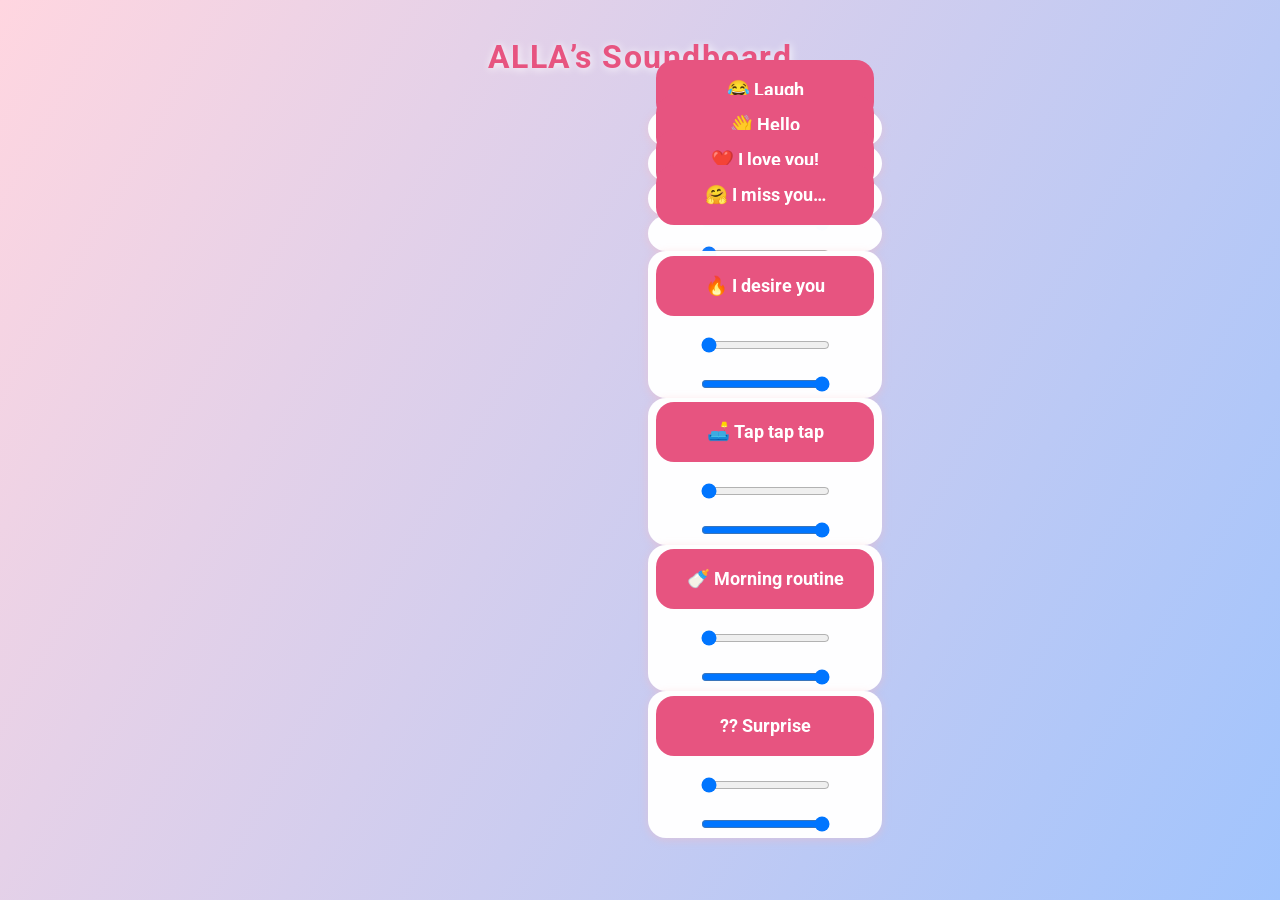
==== commit d2885ed3: "Update index.html" ====
--- a/index.html
+++ b/index.html
@@ -50,6 +50,12 @@
       <input type="range" class="volume" min="0" max="1" step="0.01" value="1">
       <audio id="alla-hello" src="raul-morning.mp3"></audio>
     </div>
+    <div class="sound">
+      <button class="play" data-audio="raul-surprise">?? Surprise</button>
+      <input type="range" class="progress" value="0" max="100">
+      <input type="range" class="volume" min="0" max="1" step="0.01" value="1">
+      <audio id="alla-hello" src="raul-surprise.mp3"></audio>
+    </div>
     <!-- Add more sounds as needed -->
   </div>
   <script src="script.js"></script>
--- a/style.css
+++ b/style.css
@@ -1,88 +1,69 @@
-{\rtf1\ansi\ansicpg1252\cocoartf2822
-\cocoatextscaling0\cocoaplatform0{\fonttbl\f0\fswiss\fcharset0 Helvetica;}
-{\colortbl;\red255\green255\blue255;}
-{\*\expandedcolortbl;;}
-\paperw11900\paperh16840\margl1440\margr1440\vieww11520\viewh8400\viewkind0
-\pard\tx720\tx1440\tx2160\tx2880\tx3600\tx4320\tx5040\tx5760\tx6480\tx7200\tx7920\tx8640\pardirnatural\partightenfactor0
+@import url('https://fonts.googleapis.com/css?family=Roboto:400,700&display=swap');
 
-\f0\fs24 \cf0 body \{\
-  font-family: 'Comic Sans MS', cursive, sans-serif;\
-  background: linear-gradient(120deg, #ffd6e0 0%, #a1c4fd 100%);\
-  min-height: 100vh;\
-  margin: 0;\
-  padding: 0;\
-\}\
-\
-h1 \{\
-  text-align: center;\
-  color: #e75480;\
-  margin-top: 2rem;\
-  font-size: 2.5rem;\
-  letter-spacing: 2px;\
-  text-shadow: 1px 1px 8px #fff;\
-\}\
-\
-.soundboard \{\
-  max-width: 800px;\
-  margin: 2rem auto;\
-  display: grid;\
-  grid-template-columns: repeat(auto-fit, minmax(220px, 1fr));\
-  gap: 1.5rem;\
-\}\
-\
-.sound \{\
-  background: rgba(255,255,255,0.92);\
-  border-radius: 16px;\
-  box-shadow: 0 4px 20px rgba(231,84,128,0.12);\
-  padding: 1.5rem 1rem 1.2rem 1rem;\
-  display: flex;\
-  flex-direction: column;\
-  align-items: center;\
-  transition: box-shadow 0.2s;\
-\}\
-\
-.sound:hover \{\
-  box-shadow: 0 6px 24px rgba(231,84,128,0.22);\
-\}\
-\
-button.play \{\
-  background: #e75480;\
-  color: #fff;\
-  border: none;\
-  border-radius: 8px;\
-  font-size: 1.15rem;\
-  font-weight: bold;\
-  padding: 0.8em 1.6em;\
-  margin-bottom: 1em;\
-  cursor: pointer;\
-  transition: background 0.2s, transform 0.15s;\
-  width: 100%;\
-\}\
-\
-button.play:hover \{\
-  background: #ffb6b9;\
-  color: #e75480;\
-  transform: scale(1.04);\
-\}\
-\
-input[type="range"].progress \{\
-  width: 90%;\
-  margin: 0.5em 0;\
-  accent-color: #e75480;\
-\}\
-\
-input[type="range"].volume \{\
-  width: 70%;\
-  accent-color: #a1c4fd;\
-\}\
-\
-@media (max-width: 600px) \{\
-  h1 \{\
-    font-size: 1.5rem;\
-  \}\
-  .soundboard \{\
-    grid-template-columns: 1fr;\
-    gap: 1rem;\
-  \}\
-\}\
-}+html, body {
+  height: 100%;
+  margin: 0;
+  padding: 0;
+  background: linear-gradient(120deg, #ffd6e0 0%, #a1c4fd 100%);
+  font-family: 'Roboto', Arial, sans-serif;
+}
+
+body {
+  min-height: 100vh;
+  display: flex;
+  flex-direction: column;
+}
+
+h1 {
+  text-align: center;
+  color: #e75480;
+  margin: 1.2rem 0 0.5rem 0;
+  font-size: 2rem;
+  letter-spacing: 1.5px;
+  text-shadow: 1px 1px 8px #fff;
+  font-family: 'Roboto', Arial, sans-serif;
+}
+
+.soundboard {
+  display: grid;
+  grid-template-columns: repeat(2, 1fr);
+  grid-template-rows: repeat(4, 1fr);
+  gap: 1rem;
+  width: 100vw;
+  max-width: 500px;
+  margin: 0 auto;
+  padding: 0.5rem 0.5rem 1.5rem 0.5rem;
+  box-sizing: border-box;
+  flex: 1;
+  height: 70vh;
+  align-items: stretch;
+}
+
+.sound {
+  background: rgba(255,255,255,0.98);
+  border-radius: 18px;
+  box-shadow: 0 2px 8px #ffb6b966;
+  display: flex;
+  flex-direction: column;
+  align-items: center;
+  justify-content: center;
+  min-width: 0;
+  min-height: 0;
+  padding: 0.5rem;
+  height: 100%;
+}
+
+button.play {
+  background: #e75480;
+  color: #fff;
+  border: none;
+  border-radius: 18px;
+  font-size: 1.15rem;
+  font-family: 'Roboto', Arial, sans-serif;
+  font-weight: 700;
+  padding: 1em 0.2em;
+  width: 100%;
+  height: 100%;
+  min-height: 60px;
+  min-width: 0;
+  box-shadow:
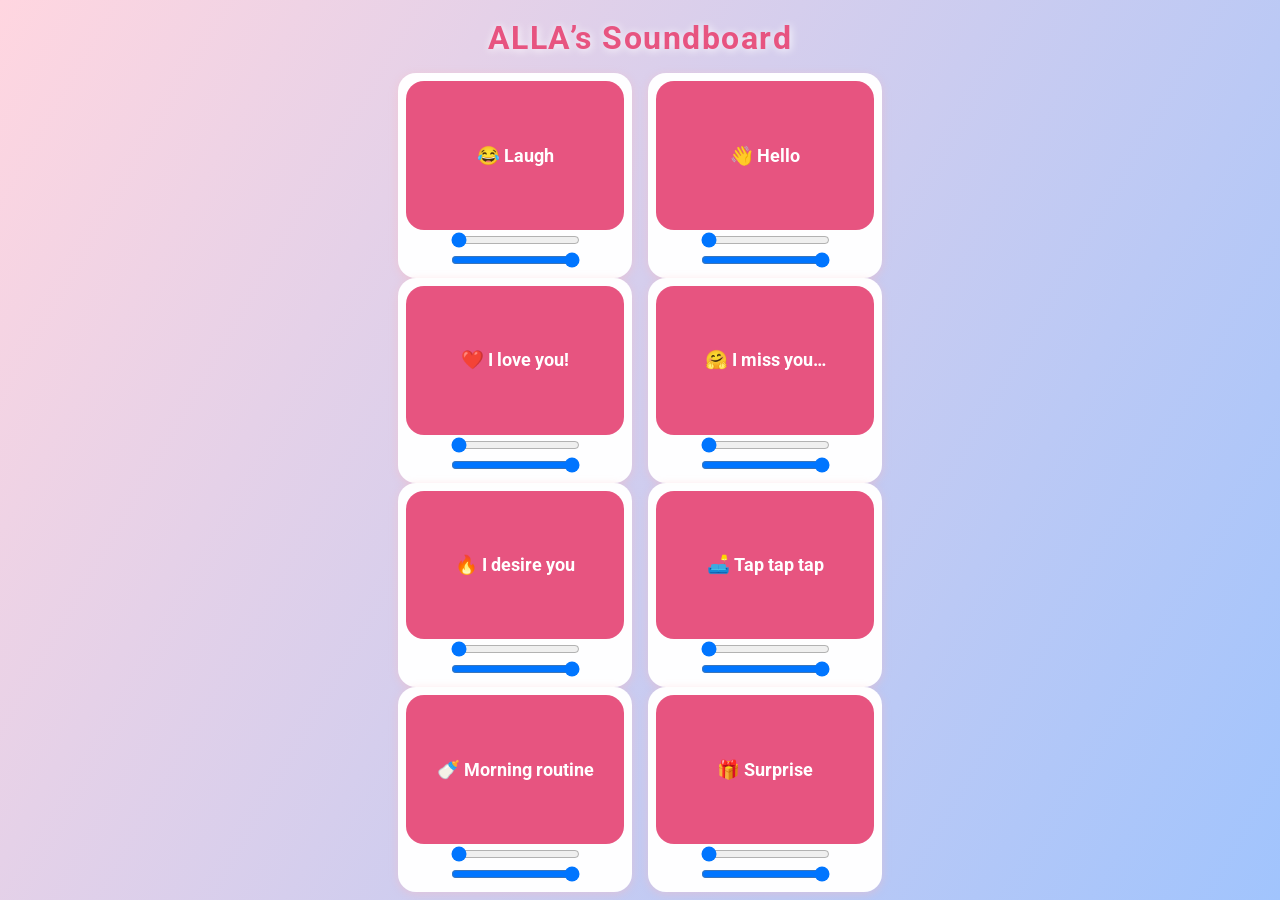
==== commit fa028a1b: "Update index.html" ====
--- a/index.html
+++ b/index.html
@@ -1,63 +1,63 @@
 <!DOCTYPE html>
 <html lang="en">
 <head>
-  <meta charset="UTF-8">
-  <title>ALLA's Soundboard 🎶</title>
-  <link rel="stylesheet" href="style.css">
+  <meta charset="UTF-8">
+  <title>ALLA's Soundboard 🎶</title>
+  <link rel="stylesheet" href="style.css">
 </head>
 <body>
-  <h1>ALLA’s Soundboard</h1>
-  <div class="soundboard">
-    <div class="sound">
-      <button class="play" data-audio="raul-laugh">😂 Laugh</button>
-      <input type="range" class="progress" value="0" max="100">
-      <input type="range" class="volume" min="0" max="1" step="0.01" value="1">
-      <audio id="alla-laugh" src="raul-laugh.mp3"></audio>
-    </div>
-    <div class="sound">
-      <button class="play" data-audio="raul-hello">👋 Hello</button>
-      <input type="range" class="progress" value="0" max="100">
-      <input type="range" class="volume" min="0" max="1" step="0.01" value="1">
-      <audio id="alla-hello" src="raul-hello.mp3"></audio>
-    </div>
-    <div class="sound">
-      <button class="play" data-audio="raul-iloveyou">❤️ I love you!</button>
-      <input type="range" class="progress" value="0" max="100">
-      <input type="range" class="volume" min="0" max="1" step="0.01" value="1">
-      <audio id="alla-hello" src="raul-iloveyou.mp3"></audio>
-    </div>
-    <div class="sound">
-      <button class="play" data-audio="raul-imissyou">🤗 I miss you…</button>
-      <input type="range" class="progress" value="0" max="100">
-      <input type="range" class="volume" min="0" max="1" step="0.01" value="1">
-      <audio id="alla-hello" src="raul-imissyou.mp3"></audio>
-    </div>
-    <div class="sound">
-      <button class="play" data-audio="raul-idesireyou">🔥 I desire you</button>
-      <input type="range" class="progress" value="0" max="100">
-      <input type="range" class="volume" min="0" max="1" step="0.01" value="1">
-      <audio id="alla-hello" src="raul-idesireyou.mp3"></audio>
-    </div>
-    <div class="sound">
-      <button class="play" data-audio="raul-taptaptap">🛋️ Tap tap tap</button>
-      <input type="range" class="progress" value="0" max="100">
-      <input type="range" class="volume" min="0" max="1" step="0.01" value="1">
-      <audio id="alla-hello" src="raul-taptaptap.mp3"></audio>
-    </div>
-    <div class="sound">
-      <button class="play" data-audio="raul-morning">🍼 Morning routine</button>
-      <input type="range" class="progress" value="0" max="100">
-      <input type="range" class="volume" min="0" max="1" step="0.01" value="1">
-      <audio id="alla-hello" src="raul-morning.mp3"></audio>
-    </div>
-    <div class="sound">
-      <button class="play" data-audio="raul-surprise">?? Surprise</button>
-      <input type="range" class="progress" value="0" max="100">
-      <input type="range" class="volume" min="0" max="1" step="0.01" value="1">
-      <audio id="alla-hello" src="raul-surprise.mp3"></audio>
-    </div>
-    <!-- Add more sounds as needed -->
-  </div>
-  <script src="script.js"></script>
+  <h1>ALLA’s Soundboard</h1>
+  <div class="soundboard">
+    <div class="sound">
+      <button class="play" data-audio="raul-laugh">😂 Laugh</button>
+      <input type="range" class="progress" value="0" max="100">
+      <input type="range" class="volume" min="0" max="1" step="0.01" value="1">
+      <audio id="raul-laugh" src="raul-laugh.mp3"></audio>
+    </div>
+    <div class="sound">
+      <button class="play" data-audio="raul-hello">👋 Hello</button>
+      <input type="range" class="progress" value="0" max="100">
+      <input type="range" class="volume" min="0" max="1" step="0.01" value="1">
+      <audio id="raul-hello" src="raul-hello.mp3"></audio>
+    </div>
+    <div class="sound">
+      <button class="play" data-audio="raul-iloveyou">❤️ I love you!</button>
+      <input type="range" class="progress" value="0" max="100">
+      <input type="range" class="volume" min="0" max="1" step="0.01" value="1">
+      <audio id="raul-iloveyou" src="raul-iloveyou.mp3"></audio>
+    </div>
+    <div class="sound">
+      <button class="play" data-audio="raul-imissyou">🤗 I miss you…</button>
+      <input type="range" class="progress" value="0" max="100">
+      <input type="range" class="volume" min="0" max="1" step="0.01" value="1">
+      <audio id="raul-imissyou" src="raul-imissyou.mp3"></audio>
+    </div>
+    <div class="sound">
+      <button class="play" data-audio="raul-idesireyou">🔥 I desire you</button>
+      <input type="range" class="progress" value="0" max="100">
+      <input type="range" class="volume" min="0" max="1" step="0.01" value="1">
+      <audio id="raul-idesireyou" src="raul-idesireyou.mp3"></audio>
+    </div>
+    <div class="sound">
+      <button class="play" data-audio="raul-taptaptap">🛋️ Tap tap tap</button>
+      <input type="range" class="progress" value="0" max="100">
+      <input type="range" class="volume" min="0" max="1" step="0.01" value="1">
+      <audio id="raul-taptaptap" src="raul-taptaptap.mp3"></audio>
+    </div>
+    <div class="sound">
+      <button class="play" data-audio="raul-morning">🍼 Morning routine</button>
+      <input type="range" class="progress" value="0" max="100">
+      <input type="range" class="volume" min="0" max="1" step="0.01" value="1">
+      <audio id="raul-morning" src="raul-morning.mp3"></audio>
+    </div>
+    <div class="sound">
+      <button class="play" data-audio="raul-surprise">🎁 Surprise</button>
+      <input type="range" class="progress" value="0" max="100">
+      <input type="range" class="volume" min="0" max="1" step="0.01" value="1">
+      <audio id="raul-surprise" src="raul-surprise.mp3"></audio>
+    </div>
+  </div>
+  <script src="script.js"></script>
 </body>
 </html>
+
